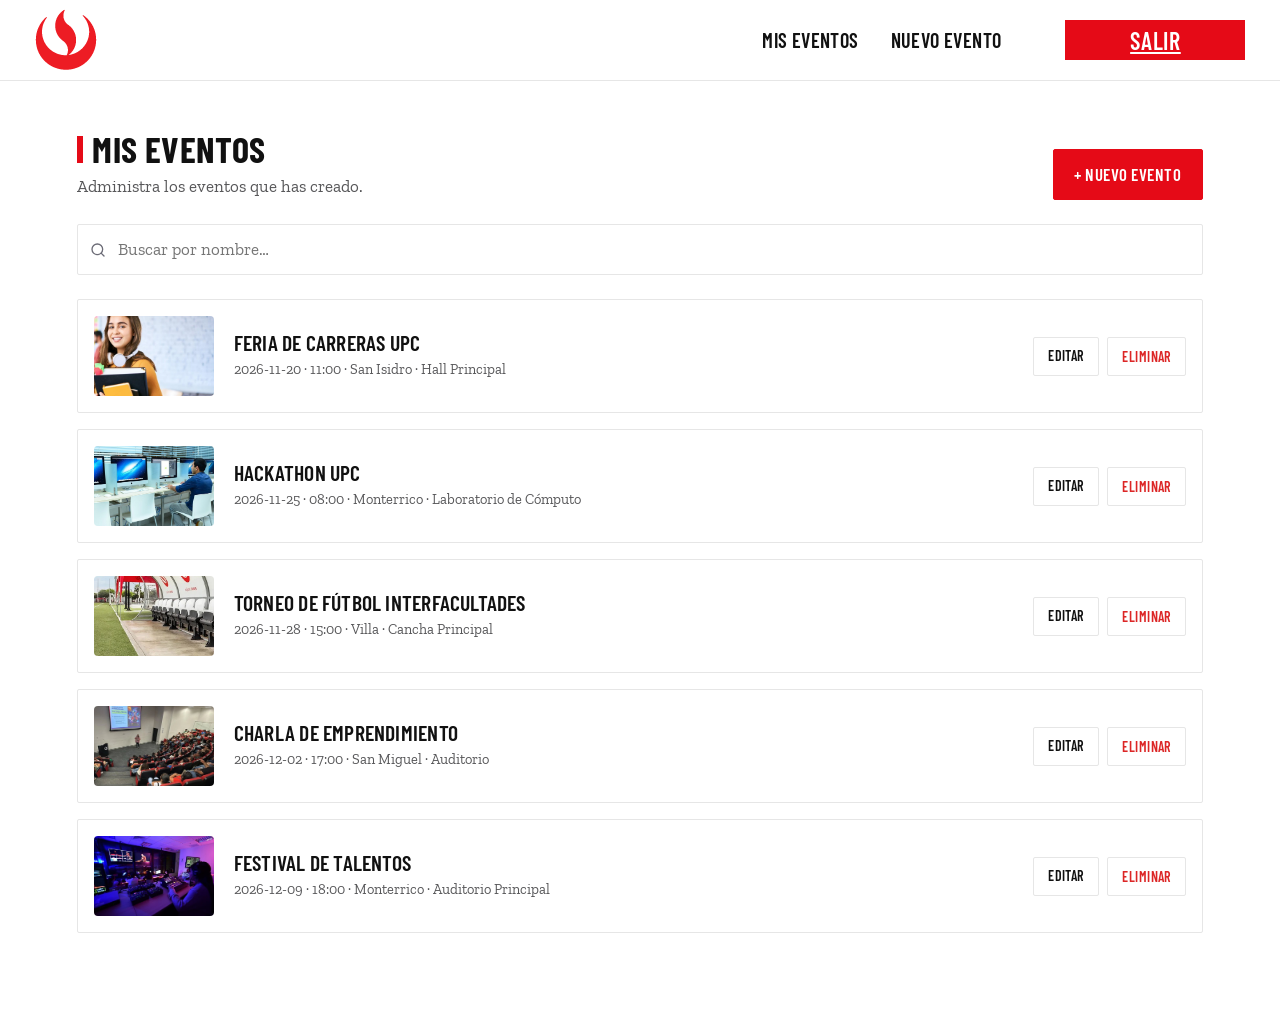
==== pages/organizador/events.html @ e24c83cc "feat: UPC Eventos con agente de voz y funcion de Netlify Co-Authored-By: Claude Sonnet 5.5 <noreply@" ====
<!DOCTYPE html>
<html lang="es">
<head>
    <meta charset="UTF-8">
    <meta name="viewport" content="width=device-width, initial-scale=1.0">
    <title>Mis eventos | UPC</title>
    <link rel="icon" type="image/png" href="../../img/favicon-upc.png">
    <link rel="stylesheet" href="../../css/style.css">
</head>
<body>
    <header class="navbar">
        <div class="container">
            <a href="../../index.html" class="logo"><img src="../../img/favicon-upc.png" alt="UPC - Ir al inicio"></a>
            <input type="checkbox" id="menu-abierto" class="menu-toggle" aria-hidden="true">
            <label for="menu-abierto" class="menu-btn" aria-label="Abrir menú"><span></span><span></span><span></span></label>
            <nav class="nav-links">
                <a href="events.html">Mis eventos</a>
                <a href="new-event.html">Nuevo evento</a>
                <span class="usuario" id="nombre-usuario"></span>
                <button type="button" class="btn btn-primary" id="boton-salir">Salir</button>
            </nav>
        </div>
    </header>

    <main class="container page">
        <div class="page-head">
            <div>
                <h1>Mis eventos</h1>
                <p>Administra los eventos que has creado.</p>
            </div>
            <a href="new-event.html" class="btn btn-primary">+ Nuevo evento</a>
        </div>

        <div class="toolbar">
            <div class="search">
                <input type="search" id="buscador" placeholder="Buscar por nombre…" aria-label="Buscar eventos">
            </div>
        </div>

        <div class="event-list" id="lista-eventos"></div>
    </main>

    <script src="../../js/localstorage.js"></script>
    <script src="../../js/events.js"></script>
    <script src="../../js/auth.js"></script>
</body>
</html>
---- css/style.css ----
@import url("https://fonts.googleapis.com/css2?family=Barlow+Condensed:wght@500;600;700&family=Zilla+Slab:wght@400;500;600&display=swap");

/* Variables */
:root {
  --bg: #ffffff;
  --bg-soft: #f7f8fa;
  --text: #111111;
  --muted: #575759;
  --border: #e6e6e6;
  --accent: #e50a17;
  --accent-dark: #b8070f;
  --accent-soft: #fdecee;
  --danger: #dc2626;
  --font-titulo: "Barlow Condensed", "Arial Narrow", sans-serif;
  --font-texto: "Zilla Slab", Georgia, serif;
  --radius: 2px;
  --ancho: 88%;
  --ancho-maximo: 1500px;
}


/* Base */
*, *::before, *::after { box-sizing: border-box; }
html { scroll-behavior: smooth; }
body {
  margin: 0;
  font-family: var(--font-texto);
  font-size: 1.0625rem;
  color: var(--text);
  background: var(--bg);
  line-height: 1.6;
  -webkit-font-smoothing: antialiased;
}
a { color: inherit; text-decoration: none; }
img { max-width: 100%; display: block; }
h1, h2, h3 { font-family: var(--font-titulo); text-transform: uppercase; line-height: 1.1; margin: 0 0 .5em; letter-spacing: .01em; }
h1 { font-size: clamp(2.6rem, 6vw, 4.2rem); font-weight: 700; }
h2 { font-size: clamp(2rem, 4vw, 2.8rem); font-weight: 700; }
h3 { font-size: 1.35rem; font-weight: 600; }
p { margin: 0 0 1em; color: var(--muted); }
.container { width: var(--ancho); max-width: var(--ancho-maximo); margin-inline: auto; }


/* Botones */
.btn {
  display: inline-flex; align-items: center; justify-content: center;
  padding: .7rem 1.3rem;
  font-family: var(--font-titulo); font-weight: 600; font-size: 1.05rem; text-transform: uppercase; letter-spacing: .03em;
  border: 1px solid var(--border);
  border-radius: var(--radius);
  background: var(--bg); color: var(--text);
  cursor: pointer; transition: background .15s, border-color .15s, color .15s;
}
.btn:hover { background: var(--bg-soft); }
.btn-primary { background: var(--accent); border-color: var(--accent); color: #fff; }
.btn-primary:hover { background: var(--accent-dark); border-color: var(--accent-dark); }
.btn-danger { color: var(--danger); }
.btn-danger:hover { background: #fef2f2; border-color: #fecaca; }
.btn-block { width: 100%; }


/* Navbar */
.navbar { position: sticky; top: 0; z-index: 10; background: var(--bg); border-bottom: 1px solid var(--border); }
.navbar .container { display: flex; align-items: center; justify-content: space-between; width: 100%; max-width: none; height: 80px; padding: 0 2.7%; }
.logo { display: flex; align-items: center; cursor: pointer; }
.logo:hover { opacity: .8; }
.logo img { height: 62px; width: auto; }
.nav-links { display: flex; align-items: center; gap: 2rem; font-family: var(--font-titulo); font-size: 1.25rem; font-weight: 600; text-transform: uppercase; letter-spacing: .02em; color: var(--text); }
.nav-links a:not(.btn):hover { color: var(--accent); }
.nav-links .btn { padding: .45rem 1.3rem; }
.nav-links .btn-primary { min-width: 180px; height: 40px; padding: 0 1.5rem; border-radius: 0; font-size: 1.5rem; font-weight: 600; text-decoration: underline; }
.usuario { font-family: var(--font-texto); font-size: 1rem; text-transform: none; letter-spacing: 0; color: var(--muted); }

/* Menú hamburguesa (landing) */
.menu-toggle { display: none; }
.menu-btn { display: none; flex-direction: column; justify-content: center; gap: 5px; width: 40px; height: 40px; padding: 9px; cursor: pointer; border-radius: 4px; }
.menu-btn:hover { background: var(--bg-soft); }
.menu-btn span { display: block; height: 2px; background: var(--text); border-radius: 2px; transition: transform .2s, opacity .2s; }
.menu-toggle:checked + .menu-btn span:nth-child(1) { transform: translateY(7px) rotate(45deg); }
.menu-toggle:checked + .menu-btn span:nth-child(2) { opacity: 0; }
.menu-toggle:checked + .menu-btn span:nth-child(3) { transform: translateY(-7px) rotate(-45deg); }


/* Landing: secciones */
.hero { display: flex; align-items: center; min-height: 600px; padding: 3rem 0; background: linear-gradient(90deg, rgba(0,0,0,.55), rgba(0,0,0,.1) 70%), url("../img/eventos/campus-aereo.jpg") center / cover no-repeat; }
.hero-contenido { display: flex; align-items: center; justify-content: space-between; gap: 2rem; }
.hero h1 { margin: 0; font-size: clamp(2.6rem, 5vw, 4.6rem); line-height: 1; color: #fff; }
.hero-etiqueta { display: inline-block; margin: .75rem 0 0; padding: .3rem 1.25rem; font-family: var(--font-titulo); font-size: clamp(1.4rem, 2.6vw, 2.3rem); font-weight: 700; text-transform: uppercase; color: #fff; background: var(--accent); }
.hero-card { width: 100%; max-width: 400px; padding: 2rem; background: var(--bg); border: 1px solid var(--border); box-shadow: 6px 6px 0 var(--accent); }
.hero-card h2 { font-size: 1.9rem; text-align: center; }
.hero-card .btn { margin-top: .75rem; }

.banda { padding: 1.75rem 0; text-align: center; background: var(--accent); }
.banda p { margin: 0; font-size: clamp(1.3rem, 2.4vw, 2rem); line-height: 1.3; color: #fff; }

.section { padding: 4.5rem 0; }
.section-soft { background: var(--bg-soft); }
.section-head { margin-bottom: 2.5rem; }
.section-head h2::before, .page-head h1::before, .page-narrow > h1::before, .detail h2::before { content: ""; display: inline-block; width: 6px; height: .75em; margin-right: .6rem; background: var(--accent); }
.cta { text-align: center; padding: 5rem 0; }

/* Landing: campus */
.campus-grid { display: grid; grid-template-columns: repeat(auto-fit, minmax(220px, 1fr)); gap: 1.25rem; }
.campus-card { position: relative; display: flex; align-items: flex-end; aspect-ratio: 1 / 1; padding: 1.25rem; border-radius: var(--radius); overflow: hidden; color: #fff; background-size: cover; background-position: center; transition: transform .15s; }
.campus-card:hover { transform: translateY(-4px); }
.campus-card::after { content: ""; position: absolute; inset: 0; background: linear-gradient(to top, rgba(0,0,0,.65), transparent 60%); }
.campus-info { position: relative; z-index: 1; }
.campus-info h3 { margin: 0; color: #fff; }
.campus-total { font-size: .88rem; opacity: .9; }
.campus-monterrico { background-image: url("../img/campus-monterrico.jpg"); }
.campus-san-isidro { background-image: url("../img/campus-san-isidro.jpg"); }
.campus-san-miguel { background-image: url("../img/campus-san-miguel.jpg"); }
.campus-villa { background-image: url("../img/campus-villa.jpg"); }

/* Landing: pasos */
.steps { counter-reset: step; gap: 2.5rem; }
.step { position: relative; padding: 2rem 1.5rem; text-align: center; background: var(--bg); border: 1px solid var(--border); border-radius: var(--radius); }
.step::before {
  counter-increment: step; content: counter(step);
  display: grid; place-items: center; width: 48px; height: 48px; margin: 0 auto 1.1rem;
  border-radius: 50%; font-size: 1.2rem; font-weight: 700;
  background: var(--accent); color: #fff;
}
.step:not(:last-child)::after { content: ""; position: absolute; top: 3.4rem; left: 100%; width: 2.5rem; border-top: 2px dashed #f0a3a8; }
.step h3 { margin-bottom: .4rem; }
.step p { margin: 0; }

/* Landing: footer */
.footer { background: #636363; color: #fff; font-size: .9rem; }
.footer-grid { display: grid; grid-template-columns: repeat(3, 1fr); gap: 2.5rem; padding: 2.5rem 0 2rem; }
.footer h4 { margin: 0 0 .75rem; padding: .3rem .6rem; background: #4a4a4a; font-family: var(--font-titulo); font-size: 1.1rem; font-weight: 600; text-transform: uppercase; letter-spacing: .04em; color: #fff; }
.footer ul { list-style: none; margin: 0; padding: 0; display: grid; gap: .5rem; }
.footer a { color: #fff; }
.footer a:hover { text-decoration: underline; }
.footer-campus li { line-height: 1.4; }
.footer-campus strong { display: block; font-weight: 600; }
.footer-final { border-top: 1px solid rgba(255,255,255,.5); padding: 1.25rem 0; font-size: .85rem; text-align: center; color: #f8f9fa; }
.footer-final span { display: block; }


/* Tarjetas */
.grid { display: grid; gap: 30px; }
.grid-3 { grid-template-columns: repeat(3, 1fr); }
.card { background: var(--bg); border: 1px solid var(--border); border-radius: var(--radius); padding: 1.5rem; }
.card p:last-child { margin-bottom: 0; }
.icon { display: grid; place-items: center; width: 40px; height: 40px; margin-bottom: 1rem; border-radius: 4px; background: var(--accent-soft); }
.icon svg { width: 20px; height: 20px; color: var(--accent); }

/* Evento (tarjeta, fila y banner comparten la foto de fondo) */
.event-cover, .event-thumb, .evento-portada, .ubicacion { background-color: var(--bg-soft); background-size: cover; background-position: center; }
.event-card { padding: 0; overflow: hidden; }
.event-card:hover { border-color: var(--accent); }
.event-cover { aspect-ratio: 16 / 9; }
.event-body { padding: 1.25rem 1.5rem 1.5rem; }
.event-body .btn { margin-top: 1rem; }
.event-body p:not(.event-meta) { display: -webkit-box; -webkit-line-clamp: 4; -webkit-box-orient: vertical; overflow: hidden; }
.event-meta { font-size: .85rem; color: var(--muted); margin: 0; }


/* Formularios */
.field { margin-bottom: 1.1rem; }
.field label { display: block; font-size: .875rem; font-weight: 550; margin-bottom: .35rem; }
.field input, .field textarea, .field select {
  width: 100%; padding: .7rem .85rem;
  font: inherit; color: var(--text);
  background: var(--bg); border: 1px solid var(--border); border-radius: var(--radius);
  transition: border-color .15s, box-shadow .15s;
}
.field textarea { min-height: 120px; resize: vertical; }
.field input:focus, .field textarea:focus, .field select:focus,
.search input:focus, .chat-form input:focus { outline: none; border-color: var(--accent); box-shadow: 0 0 0 3px #f9c9cd; }
.row { display: grid; grid-template-columns: 1fr 1fr; gap: 1rem; }
.form-error { min-height: 1.2rem; margin: 0 0 .75rem; font-size: .88rem; color: var(--danger); }

/* Ingresar y registrarse */
.auth-page { min-height: 100vh; background: var(--bg-soft); }
.auth-box { width: calc(100% - 2rem); max-width: 400px; margin: 3rem auto; background: var(--bg); border: 1px solid var(--border); border-radius: 4px; padding: 2rem; }
.auth-box h1 { font-size: 2rem; text-align: center; }
.auth-box > p { text-align: center; }
.auth-foot { text-align: center; font-size: .9rem; margin: 1.25rem 0 0; }
.auth-foot a { color: var(--accent); font-weight: 550; }

/* Formulario de evento */
.form-layout { padding: 2rem; background: var(--bg); border: 1px solid var(--border); border-radius: 4px; }
.form-actions { display: flex; gap: .75rem; justify-content: space-between; flex-wrap: wrap; margin-top: 1.5rem; padding-top: 1.5rem; border-top: 1px solid var(--border); }
.form-actions .group { display: flex; gap: .75rem; }


/* Páginas de adentro */
.page { padding: 3rem 0 5rem; }
.page-narrow { max-width: 720px; }
.page-narrow > h1 { font-size: 2.25rem; }
.back { display: inline-block; font-size: .9rem; color: var(--muted); margin-bottom: 1.25rem; }
.back:hover { color: var(--text); }
.page-head { display: flex; justify-content: space-between; align-items: flex-end; gap: 1rem; flex-wrap: wrap; margin-bottom: 1.5rem; }
.page-head h1 { font-size: 2.25rem; margin: 0 0 .25rem; }
.page-head p { margin: 0; }

/* Buscador y filtros */
.toolbar { display: flex; gap: .75rem; margin-bottom: 1.5rem; flex-wrap: wrap; }
.toolbar select, .search input { padding: .7rem .85rem; font: inherit; color: var(--text); border: 1px solid var(--border); border-radius: var(--radius); background: var(--bg); }
.search { flex: 1; min-width: 220px; position: relative; }
.search input { width: 100%; padding-left: 2.5rem; }
.search::before { content: ""; position: absolute; left: .85rem; top: 50%; width: 16px; height: 16px; transform: translateY(-50%); background: url("data:image/svg+xml,%3Csvg xmlns='http://www.w3.org/2000/svg' viewBox='0 0 24 24' fill='none' stroke='%236b6b76' stroke-width='2' stroke-linecap='round'%3E%3Ccircle cx='11' cy='11' r='8'/%3E%3Cpath d='m21 21-4.3-4.3'/%3E%3C/svg%3E") center / contain no-repeat; }

/* Lista de eventos (organizador) */
.event-list { display: grid; gap: 1rem; }
.event-row { display: grid; grid-template-columns: 120px 1fr auto; gap: 1.25rem; align-items: center; padding: 1rem; background: var(--bg); border: 1px solid var(--border); border-radius: var(--radius); }
.event-thumb { width: 120px; height: 80px; border-radius: 4px; }
.event-info h3 { margin: 0 0 .2rem; }
.event-info p { margin: 0; font-size: .9rem; }
.event-actions { display: flex; gap: .5rem; }
.event-actions .btn { padding: .45rem .9rem; font-size: .875rem; }

/* Detalle de evento (participante) */
.evento-portada { position: relative; display: flex; align-items: flex-end; min-height: 340px; padding: 2.5rem 0; }
.evento-portada::before { content: ""; position: absolute; inset: 0; background: linear-gradient(0deg, rgba(0,0,0,.75), rgba(0,0,0,.15)); }
.evento-portada .container { position: relative; }
.evento-portada h1 { margin: .75rem 0 0; font-size: clamp(2.2rem, 4.5vw, 3.6rem); line-height: 1; color: #fff; }
.evento-portada .hero-etiqueta { margin: 0; font-size: clamp(1.1rem, 2vw, 1.5rem); }
.back-claro { display: block; margin-bottom: 1.5rem; font-size: .95rem; color: #fff; }
.back-claro:hover { text-decoration: underline; }

.detail { display: grid; grid-template-columns: 1fr 380px; gap: 3rem; align-items: start; padding: 3.5rem 0; }
.detail-texto { font-size: 1.2rem; line-height: 1.7; color: var(--text); }
.detail h2:not(:first-child) { margin-top: 2.5rem; }
.ubicacion { aspect-ratio: 21 / 9; margin-bottom: 1rem; }
.detail-direccion { color: var(--text); }
.info-card { position: sticky; top: 104px; padding: 1.75rem; background: var(--bg); border: 1px solid var(--border); box-shadow: 6px 6px 0 var(--accent); }
.info-card h3 { margin-bottom: 1rem; font-size: 1.6rem; }
.info-card ul { list-style: none; margin: 0 0 1.5rem; padding: 0; }
.info-card li { display: flex; align-items: center; gap: 1rem; padding: .85rem 0; border-bottom: 1px solid var(--border); }
.dato-icono { display: grid; place-items: center; flex: none; width: 40px; height: 40px; background: var(--accent-soft); color: var(--accent); }
.dato-icono svg { width: 20px; height: 20px; }
.info-card small { display: block; font-family: var(--font-titulo); font-size: .95rem; font-weight: 600; text-transform: uppercase; letter-spacing: .05em; color: var(--muted); }
.info-card strong { font-weight: 500; font-size: 1.1rem; }


/* Asistente (chat flotante) */
.asistente-boton { display: flex; align-items: center; gap: .5rem; position: fixed; right: 1.25rem; bottom: 1.25rem; z-index: 40; padding: .7rem 1.3rem; font-family: var(--font-titulo); font-weight: 600; font-size: 1.05rem; text-transform: uppercase; letter-spacing: .03em; color: #fff; background: var(--accent); border: 0; border-radius: 999px; cursor: pointer; box-shadow: 0 8px 24px rgba(229,10,23,.35); }
.asistente-boton svg { width: 20px; height: 20px; }
.asistente-boton:hover { background: var(--accent-dark); }
.asistente-ventana { position: fixed; right: 1.25rem; bottom: 4.9rem; z-index: 40; width: min(360px, calc(100vw - 2.5rem)); height: 480px; max-height: calc(100vh - 7rem); display: flex; flex-direction: column; overflow: hidden; background: var(--bg); border: 1px solid var(--border); border-radius: 4px; box-shadow: 0 20px 50px rgba(17,17,19,.18); }
.asistente-ventana[hidden] { display: none; }
.chat-head { display: flex; justify-content: space-between; align-items: center; padding: .9rem 1.1rem; border-bottom: 1px solid var(--border); }
.chat-head strong { display: block; font-size: .95rem; }
.chat-head span { font-size: .78rem; color: var(--muted); }
.chat-head button { border: 0; background: transparent; font: inherit; font-size: .85rem; color: var(--muted); cursor: pointer; }
.chat-msgs { flex: 1; overflow-y: auto; display: flex; flex-direction: column; gap: .6rem; padding: 1rem; background: var(--bg-soft); }
.msg { white-space: pre-wrap; max-width: 82%; padding: .6rem .9rem; font-size: .88rem; line-height: 1.45; border-radius: 14px; }
.msg-bot { align-self: flex-start; background: var(--bg); border: 1px solid var(--border); border-bottom-left-radius: 4px; }
.msg-user { align-self: flex-end; background: var(--accent); color: #fff; border-bottom-right-radius: 4px; }
.puntos span { display: inline-block; width: 7px; height: 7px; margin-right: 4px; border-radius: 50%; background: var(--muted); animation: salto 1s infinite; }
.puntos span:nth-child(2) { animation-delay: .15s; }
.puntos span:nth-child(3) { animation-delay: .3s; }
@keyframes salto { 0%, 60%, 100% { transform: translateY(0); opacity: .4; } 30% { transform: translateY(-5px); opacity: 1; } }
.chat-form { display: flex; gap: .5rem; padding: .75rem; border-top: 1px solid var(--border); }
.chat-form input { flex: 1; min-width: 0; padding: .6rem .85rem; font: inherit; font-size: .9rem; color: var(--text); border: 1px solid var(--border); border-radius: var(--radius); }
.chat-form .btn { padding: .5rem 1rem; }


/* Pantallas medianas */
@media (max-width: 860px) {
  .grid-3 { grid-template-columns: repeat(2, 1fr); }
  .hero { min-height: 0; }
  .hero-contenido { flex-direction: column; align-items: stretch; }
  .hero-card { max-width: none; }
  .step:not(:last-child)::after { display: none; }
  .footer-grid { grid-template-columns: 1fr 1fr; }
}

@media (max-width: 800px) {
  .form-layout { padding: 1.25rem; }
  .form-actions { flex-direction: column-reverse; align-items: stretch; }
  .form-actions .btn { width: 100%; }
  .form-actions .group { flex-direction: column-reverse; }
  .evento-portada { min-height: 260px; }
  .detail { grid-template-columns: 1fr; gap: 2rem; padding: 2.5rem 0; }
  .info-card { position: static; }
}

/* Celular */
@media (max-width: 640px) {
  .grid-3 { grid-template-columns: 1fr; }
  .container { width: calc(100% - 2rem); }
  .navbar .container { height: 72px; padding: 0 1rem; }
  .logo img { height: 44px; }
  .nav-links { gap: .9rem; font-size: 1.05rem; }
  .nav-links .btn { padding: .4rem .9rem; font-size: .95rem; }
  .nav-links .btn-primary { min-width: 0; height: auto; font-size: 1.05rem; }
  .row { grid-template-columns: 1fr; gap: 0; }
  .event-row { grid-template-columns: 1fr; }
  .event-thumb { width: 100%; height: 140px; }

  .menu-btn { display: flex; }
  .menu-toggle ~ .nav-links {
    display: none; position: absolute; top: 72px; left: 0; right: 0;
    flex-direction: column; align-items: stretch; gap: 0;
    padding: .5rem 1rem 1rem; background: var(--bg); border-bottom: 1px solid var(--border);
  }
  .menu-toggle:checked ~ .nav-links { display: flex; }
  .menu-toggle ~ .nav-links a:not(.btn) { display: block; padding: .8rem 0; border-bottom: 1px solid var(--border); }
  .menu-toggle ~ .nav-links .btn { margin-top: .75rem; }
  .menu-toggle ~ .nav-links .usuario { display: block; padding: .8rem 0; border-bottom: 1px solid var(--border); }
}

@media (max-width: 520px) {
  .footer-grid { grid-template-columns: 1fr; }
}

/* Micrófono del asistente */
.chat-form .btn#boton-microfono { padding: .5rem .7rem; }
#boton-microfono.escuchando { background: var(--accent); color: #fff; animation: pulso 1s infinite; }
@keyframes pulso { 50% { opacity: .5; } }
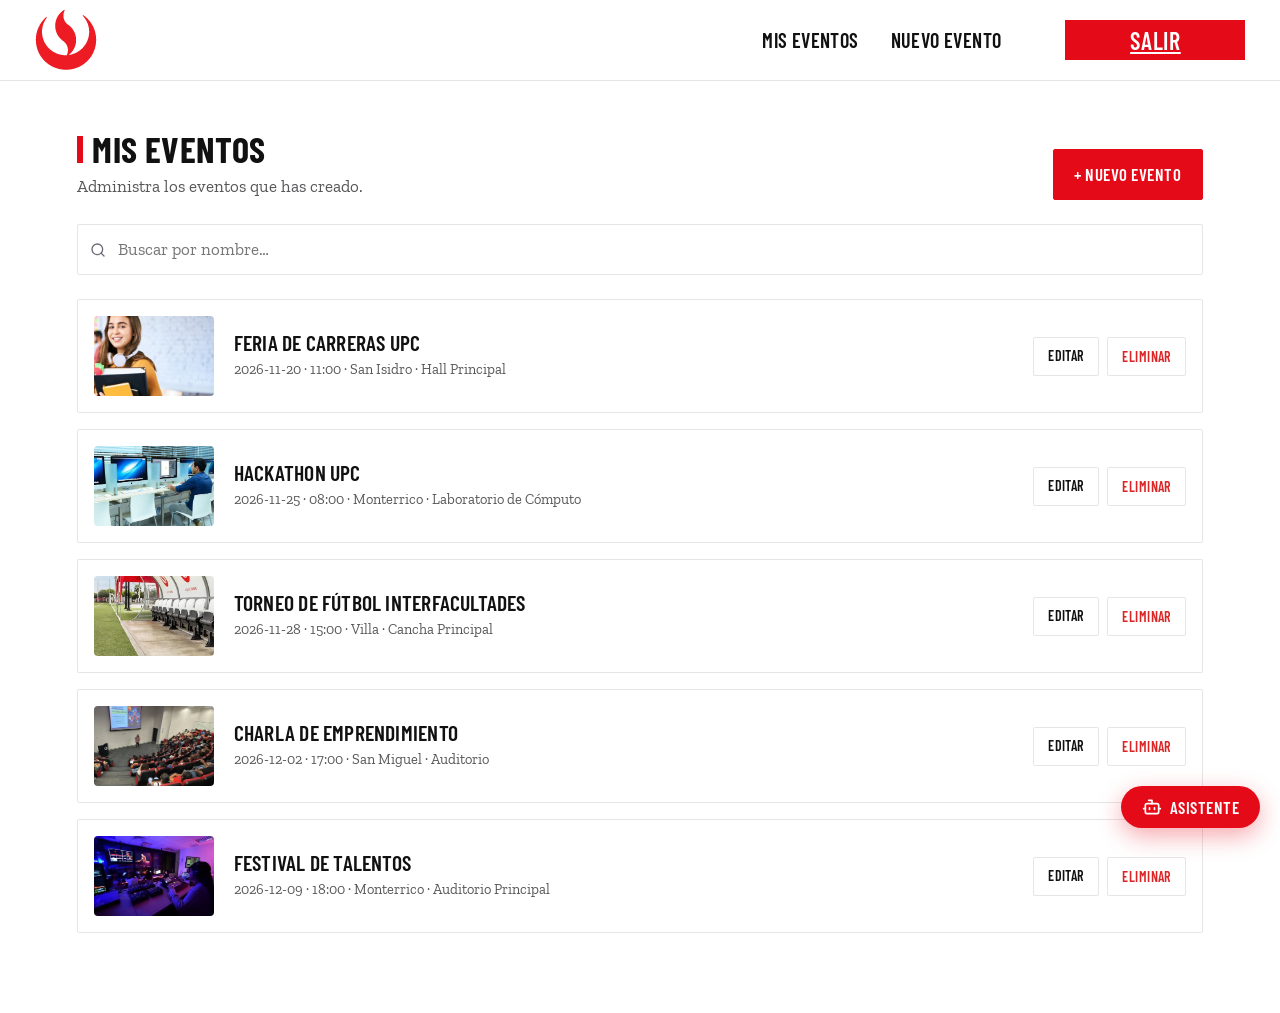
==== commit 11118c26: "feat: herramientas recomendar_eventos y crear_evento; asistente en la pagina del organizador Co-Auth" ====
--- a/pages/organizador/events.html
+++ b/pages/organizador/events.html
@@ -40,8 +40,29 @@
         <div class="event-list" id="lista-eventos"></div>
     </main>
 
+    <button type="button" class="asistente-boton" id="boton-chat">
+        <svg viewBox="0 0 24 24" fill="none" stroke="currentColor" stroke-width="2" stroke-linecap="round" stroke-linejoin="round"><path d="M12 8V4H8"/><rect width="16" height="12" x="4" y="8" rx="2"/><path d="M2 14h2M20 14h2M15 13v2M9 13v2"/></svg>
+        Asistente
+    </button>
+
+    <section class="asistente-ventana" id="ventana-chat" hidden>
+        <div class="chat-head">
+            <div><strong>Asistente</strong><span>Te ayuda a gestionar eventos</span></div>
+            <button type="button" id="boton-cerrar-chat">Cerrar</button>
+        </div>
+        <div class="chat-msgs" id="mensajes">
+            <div class="msg msg-bot">¡Hola! Puedo ayudarte a crear un evento o revisar tus eventos.</div>
+        </div>
+        <form class="chat-form" id="formulario-chat">
+            <input type="text" id="texto-chat" placeholder="Escribe tu pregunta…" autocomplete="off" required>
+            <button type="button" class="btn" id="boton-microfono" title="Mantén pulsado para hablar">🎤</button>
+            <button type="submit" class="btn btn-primary">Enviar</button>
+        </form>
+    </section>
+
     <script src="../../js/localstorage.js"></script>
     <script src="../../js/events.js"></script>
     <script src="../../js/auth.js"></script>
+    <script src="../../js/agent.js"></script>
 </body>
 </html>
--- a/css/style.css
+++ b/css/style.css
@@ -237,10 +237,10 @@
 
 
 /* Asistente (chat flotante) */
-.asistente-boton { display: flex; align-items: center; gap: .5rem; position: fixed; right: 1.25rem; bottom: 1.25rem; z-index: 40; padding: .7rem 1.3rem; font-family: var(--font-titulo); font-weight: 600; font-size: 1.05rem; text-transform: uppercase; letter-spacing: .03em; color: #fff; background: var(--accent); border: 0; border-radius: 999px; cursor: pointer; box-shadow: 0 8px 24px rgba(229,10,23,.35); }
+.asistente-boton { display: flex; align-items: center; gap: .5rem; position: fixed; right: 1.25rem; bottom: 4.5rem; z-index: 40; padding: .7rem 1.3rem; font-family: var(--font-titulo); font-weight: 600; font-size: 1.05rem; text-transform: uppercase; letter-spacing: .03em; color: #fff; background: var(--accent); border: 0; border-radius: 999px; cursor: pointer; box-shadow: 0 8px 24px rgba(229,10,23,.35); }
 .asistente-boton svg { width: 20px; height: 20px; }
 .asistente-boton:hover { background: var(--accent-dark); }
-.asistente-ventana { position: fixed; right: 1.25rem; bottom: 4.9rem; z-index: 40; width: min(360px, calc(100vw - 2.5rem)); height: 480px; max-height: calc(100vh - 7rem); display: flex; flex-direction: column; overflow: hidden; background: var(--bg); border: 1px solid var(--border); border-radius: 4px; box-shadow: 0 20px 50px rgba(17,17,19,.18); }
+.asistente-ventana { position: fixed; right: 1.25rem; bottom: 8.2rem; z-index: 40; width: min(360px, calc(100vw - 2.5rem)); height: 480px; max-height: calc(100vh - 10rem); display: flex; flex-direction: column; overflow: hidden; background: var(--bg); border: 1px solid var(--border); border-radius: 4px; box-shadow: 0 20px 50px rgba(17,17,19,.18); }
 .asistente-ventana[hidden] { display: none; }
 .chat-head { display: flex; justify-content: space-between; align-items: center; padding: .9rem 1.1rem; border-bottom: 1px solid var(--border); }
 .chat-head strong { display: block; font-size: .95rem; }
@@ -309,6 +309,6 @@
 }
 
 /* Micrófono del asistente */
-.chat-form .btn#boton-microfono { padding: .5rem .7rem; }
+.chat-form .btn#boton-microfono { padding: .5rem .7rem; touch-action: none; user-select: none; -webkit-user-select: none; -webkit-touch-callout: none; }
 #boton-microfono.escuchando { background: var(--accent); color: #fff; animation: pulso 1s infinite; }
 @keyframes pulso { 50% { opacity: .5; } }
